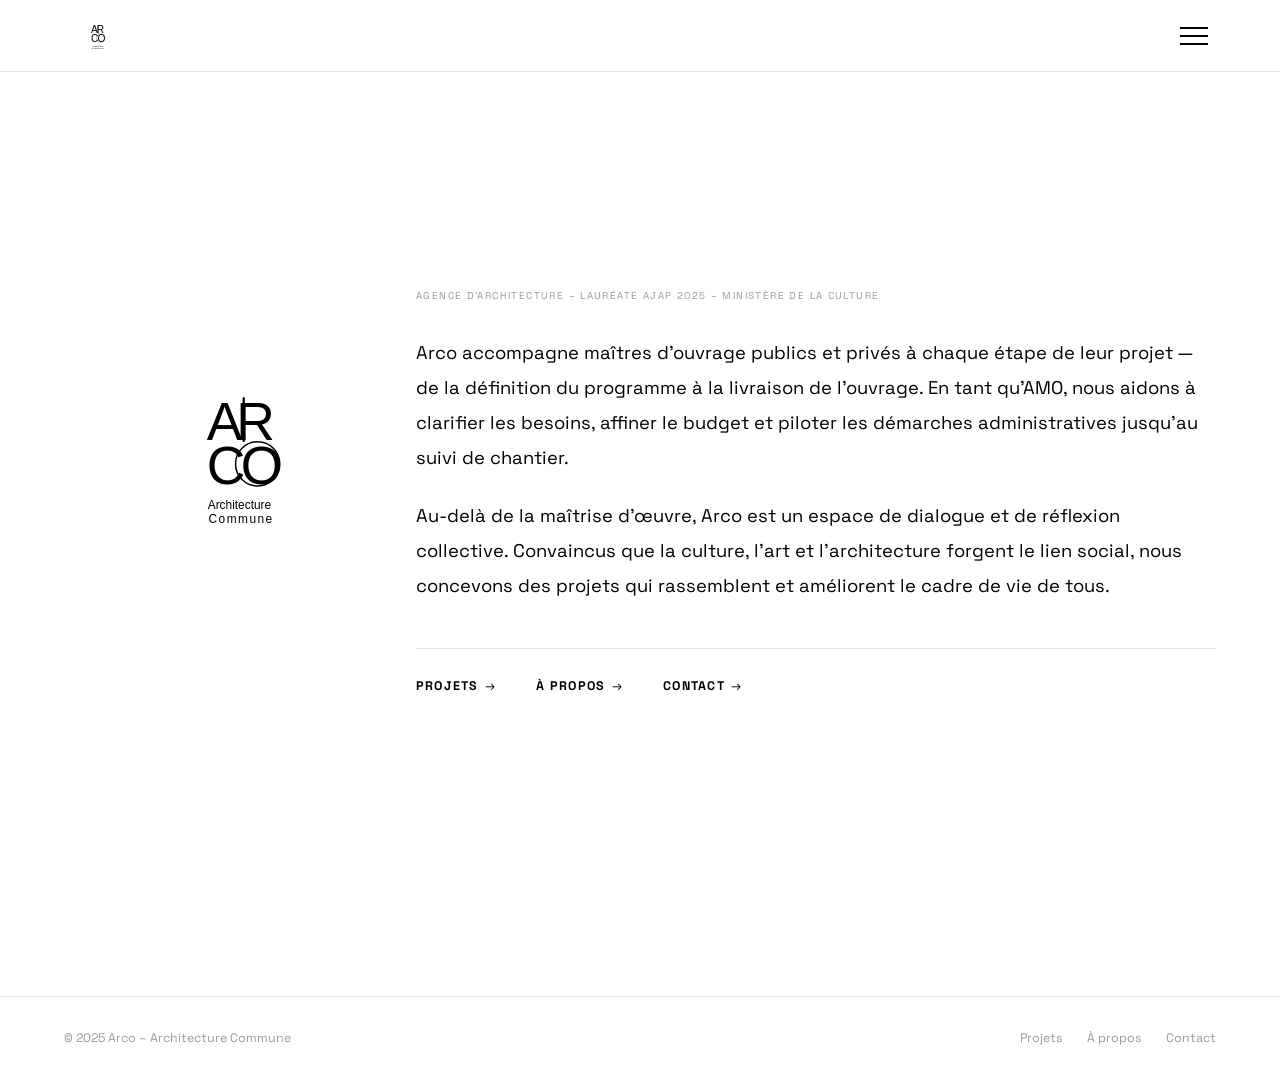
==== index.html @ 78fe7bfb "Initial commit" ====
<!DOCTYPE html>
<html lang="fr">
<head>
  <meta charset="UTF-8">
  <meta name="viewport" content="width=device-width, initial-scale=1.0">
  <title>Arco – Architecture Commune</title>
  <meta name="description" content="Arco est une agence d'architecture qui propose d'accompagner les privés et les publics à tous les niveaux du projet.">
  <link rel="stylesheet" href="css/style.css">
</head>
<body>

  <!-- ========== HEADER ========== -->
  <header class="site-header is-light">
    <a href="index.html" class="header-logo" aria-label="Arco – Accueil">
      <svg viewBox="0 0 241.1 155.8" xmlns="http://www.w3.org/2000/svg" aria-hidden="true">
        <rect x="95.9" y="38.2" fill="none" width="72.7" height="69.3"/>
        <text transform="matrix(1 0 0 1 95.9467 68.4739)" font-family="'CocogooseProTrial-Bold', 'Arial Black', sans-serif" font-size="36" fill="black" letter-spacing="-4"><tspan x="0" y="0">AR</tspan><tspan x="0" y="30" letter-spacing="-3">CO</tspan></text>
        <line fill="none" stroke="#000000" stroke-width="1.5" stroke-miterlimit="10" x1="120.9" y1="39.9" x2="120.9" y2="69.9"/>
        <circle fill="none" stroke="#000000" stroke-miterlimit="10" cx="130.3" cy="84.7" r="14.9"/>
        <rect x="95.9" y="109.5" fill="none" width="49.2" height="18.2"/>
        <text transform="matrix(1 0 0 1 96.7001 115.1082)" font-family="'Nexa-ExtraLight', 'Arial', sans-serif" font-size="8" fill="black" letter-spacing="0"><tspan x="0" y="0">Architecture  </tspan><tspan x="0.5" y="9.6" letter-spacing="1">Commune</tspan></text>
      </svg>
    </a>
    <div class="header-right">
      <nav class="header-nav" id="header-nav">
        <a href="projets.html">Projets</a>
        <a href="apropos.html">À propos</a>
        <a href="contact.html">Contact</a>
      </nav>
      <button class="menu-toggle" aria-label="Menu" aria-expanded="false">
        <span></span><span></span><span></span>
      </button>
    </div>
  </header>

  <!-- ========== PAGE PRINCIPALE ========== -->
  <main>
    <section class="home-intro">

      <!-- Colonne gauche : logo + bouton -->
      <div class="home-intro-logo">
        <svg viewBox="0 0 241.1 155.8" xmlns="http://www.w3.org/2000/svg" aria-label="Arco Architecture Commune">
          <rect x="95.9" y="38.2" fill="none" width="72.7" height="69.3"/>
          <text transform="matrix(1 0 0 1 95.9467 68.4739)" font-family="'CocogooseProTrial-Bold', 'Arial Black', sans-serif" font-size="36" fill="black" letter-spacing="-4"><tspan x="0" y="0">AR</tspan><tspan x="0" y="30" letter-spacing="-3">CO</tspan></text>
          <line fill="none" stroke="#000000" stroke-width="1.5" stroke-miterlimit="10" x1="120.9" y1="39.9" x2="120.9" y2="69.9"/>
          <circle fill="none" stroke="#000000" stroke-miterlimit="10" cx="130.3" cy="84.7" r="14.9"/>
          <rect x="95.9" y="109.5" fill="none" width="49.2" height="18.2"/>
          <text transform="matrix(1 0 0 1 96.7001 115.1082)" font-family="'Nexa-ExtraLight', 'Arial', sans-serif" font-size="8" fill="black" letter-spacing="0"><tspan x="0" y="0">Architecture  </tspan><tspan x="0.5" y="9.6" letter-spacing="1">Commune</tspan></text>
        </svg>
      </div>

      <!-- Colonne droite : texte -->
      <div class="home-intro-text">
        <p class="home-intro-label">Agence d'architecture – Lauréate AJAP 2025 – Ministère de la Culture</p>
        <p class="home-intro-body">
          Arco accompagne maîtres d'ouvrage publics et privés à chaque étape de leur projet — de la définition du programme à la livraison de l'ouvrage. En tant qu'AMO, nous aidons à clarifier les besoins, affiner le budget et piloter les démarches administratives jusqu'au suivi de chantier.
        </p>
        <p class="home-intro-body">
          Au-delà de la maîtrise d'œuvre, Arco est un espace de dialogue et de réflexion collective. Convaincus que la culture, l'art et l'architecture forgent le lien social, nous concevons des projets qui rassemblent et améliorent le cadre de vie de tous.
        </p>
        <nav class="home-nav-links">
          <a href="projets.html">Projets</a>
          <a href="apropos.html">À propos</a>
          <a href="contact.html">Contact</a>
        </nav>
      </div>

    </section>
  </main>

  <!-- ========== FOOTER ========== -->
  <footer class="site-footer">
    <span class="footer-copy">© 2025 Arco – Architecture Commune</span>
    <nav class="footer-nav">
      <a href="projets.html">Projets</a>
      <a href="apropos.html">À propos</a>
      <a href="contact.html">Contact</a>
    </nav>
  </footer>

  <script src="js/nav.js"></script>
</body>
</html>
---- css/style.css ----
@import url('https://fonts.googleapis.com/css2?family=Space+Grotesk:wght@300;400;500;700&display=swap');

/* =========================================
   CUSTOM PROPERTIES
   ========================================= */
:root {
  --black: #000000;
  --white: #ffffff;
  --gray-50: #f9f9f9;
  --gray-100: #f0f0f0;
  --gray-200: #e0e0e0;
  --gray-400: #9a9a9a;
  --gray-600: #555555;

  --amo-color: #0055B3;
  --amo-bg: #EEF4FF;
  --sensi-color: #9A6E00;
  --sensi-bg: #FFF8E6;
  --archi-color: #1A7A38;
  --archi-bg: #EEFAF2;
  --urba-color: #C04000;
  --urba-bg: #FFF2EE;

  --nav-height: 72px;
  --page-x: clamp(1.5rem, 5vw, 5rem);
}

/* =========================================
   RESET & BASE
   ========================================= */
*, *::before, *::after { box-sizing: border-box; margin: 0; padding: 0; }
html { scroll-behavior: smooth; -webkit-font-smoothing: antialiased; }
body {
  font-family: 'Space Grotesk', -apple-system, BlinkMacSystemFont, sans-serif;
  color: var(--black);
  background: var(--white);
  font-size: 16px;
  line-height: 1.6;
}
img { max-width: 100%; display: block; }
a { color: inherit; text-decoration: none; }
button { cursor: pointer; font-family: inherit; }
ul, ol { list-style: none; }

/* =========================================
   NAVIGATION
   ========================================= */
.site-header {
  position: fixed;
  top: 0; left: 0; right: 0;
  z-index: 100;
  display: flex;
  align-items: center;
  justify-content: space-between;
  padding: 0 var(--page-x);
  height: var(--nav-height);
  transition: background 0.3s, border-color 0.3s, color 0.3s;
}

.site-header.is-light {
  background: rgba(255,255,255,0.96);
  border-bottom: 1px solid var(--gray-200);
  backdrop-filter: blur(8px);
  color: var(--black);
}

.site-header.is-dark { color: var(--white); }

.header-logo { display: flex; align-items: center; height: 44px; }
.header-logo svg { height: 44px; width: auto; }

/* Override SVG text fill & geometry stroke based on header mode */
.site-header.is-dark .header-logo svg text { fill: white; }
.site-header.is-dark .header-logo svg line,
.site-header.is-dark .header-logo svg circle { stroke: white !important; }
.site-header.is-light .header-logo svg text { fill: black; }
.site-header.is-light .header-logo svg line,
.site-header.is-light .header-logo svg circle { stroke: black !important; }

.menu-toggle {
  background: none;
  border: none;
  padding: 8px;
  display: flex;
  flex-direction: column;
  gap: 6px;
  z-index: 200;
  position: relative;
  color: inherit;
}
.menu-toggle span {
  display: block;
  width: 28px;
  height: 2px;
  background: currentColor;
  transition: transform 0.3s, opacity 0.3s;
  transform-origin: center;
}
.menu-toggle.is-active span:nth-child(1) { transform: translateY(8px) rotate(45deg); }
.menu-toggle.is-active span:nth-child(2) { opacity: 0; }
.menu-toggle.is-active span:nth-child(3) { transform: translateY(-8px) rotate(-45deg); }

/* Inline nav (revealed on toggle) */
.header-right {
  display: flex;
  align-items: center;
  gap: 1.5rem;
}

.header-nav {
  display: flex;
  align-items: center;
  gap: 2rem;
  opacity: 0;
  pointer-events: none;
  transform: translateX(6px);
  transition: opacity 0.2s ease, transform 0.2s ease;
}
.header-nav.is-open {
  opacity: 1;
  pointer-events: all;
  transform: translateX(0);
}
.header-nav a {
  font-size: 0.78rem;
  font-weight: 500;
  letter-spacing: 0.1em;
  text-transform: uppercase;
  color: inherit;
  white-space: nowrap;
  transition: opacity 0.2s;
}
.header-nav a:hover { opacity: 0.45; }

@media (max-width: 420px) {
  .header-nav { gap: 1.25rem; }
  .header-nav a { font-size: 0.7rem; letter-spacing: 0.06em; }
}

/* =========================================
   HOMEPAGE
   ========================================= */
:root { --home-pt: calc(var(--nav-height) + clamp(4rem, 7vw, 6rem)); }

.home-intro {
  display: grid;
  grid-template-columns: 25% 1fr;
  align-items: stretch;
  min-height: 100vh;
  padding: 0 var(--page-x);
}

/* Colonne gauche : logo */
.home-intro-logo {
  display: flex;
  flex-direction: column;
  justify-content: center;
  padding: var(--nav-height) clamp(2rem, 4vw, 4rem) clamp(3rem, 5vw, 4rem) 0;
}
.home-intro-logo svg {
  width: clamp(200px, 28vw, 480px);
  max-width: none;
  height: auto;
  display: block;
}
.home-intro-logo svg text { fill: black; }
.home-intro-logo svg line,
.home-intro-logo svg circle { stroke: black !important; }

/* Colonne droite : label + description + nav */
.home-intro-text {
  display: flex;
  flex-direction: column;
  justify-content: center;
  padding: var(--home-pt) 0 clamp(4rem, 6vw, 5rem) clamp(3rem, 5vw, 5rem);
}
.home-intro-label {
  font-size: 0.62rem;
  letter-spacing: 0.14em;
  text-transform: uppercase;
  color: var(--gray-400);
  margin-bottom: 2rem;
}
.home-intro-body {
  font-size: clamp(1rem, 1.5vw, 1.15rem);
  line-height: 1.9;
  font-weight: 400;
}
.home-intro-body + .home-intro-body { margin-top: 1.25em; }

/* Liens de navigation sous la description */
.home-nav-links {
  display: flex;
  flex-wrap: wrap;
  gap: 0;
  margin-top: 2.75rem;
  padding-top: 1.75rem;
  border-top: 1px solid var(--gray-200);
}
.home-nav-links a {
  display: inline-flex;
  align-items: center;
  gap: 0.4rem;
  padding-right: 2.5rem;
  font-size: 0.78rem;
  font-weight: 700;
  letter-spacing: 0.1em;
  text-transform: uppercase;
  color: var(--black);
  transition: opacity 0.2s;
}
.home-nav-links a::after { content: '→'; font-weight: 400; }
.home-nav-links a:hover { opacity: 0.4; }

@media (max-width: 820px) {
  .home-intro {
    grid-template-columns: 1fr;
    min-height: auto;
    align-items: start;
  }
  .home-intro-logo {
    border-right: none;
    border-bottom: 1px solid var(--gray-200);
    padding: calc(var(--nav-height) + 3rem) 0 2.5rem;
  }
  .home-intro-logo svg { width: 220px; }
  .home-intro-text {
    padding: 3rem 0 4rem;
    justify-content: flex-start;
  }
}

/* =========================================
   PAGE SHELL (non-homepage)
   ========================================= */
.page-wrap {
  padding-top: var(--nav-height);
  min-height: 100vh;
}

.page-header {
  padding: clamp(3rem, 6vw, 5rem) var(--page-x) clamp(2rem, 4vw, 3rem);
  border-bottom: 1px solid var(--gray-200);
}

.page-title {
  font-size: clamp(2rem, 5vw, 4rem);
  font-weight: 700;
  letter-spacing: -0.03em;
  line-height: 1;
}

.page-body {
  padding: clamp(2.5rem, 5vw, 4rem) var(--page-x);
}

/* =========================================
   CATEGORY BADGES
   ========================================= */
.badge {
  display: inline-flex;
  align-items: center;
  gap: 0.4rem;
  padding: 0.2rem 0.7rem;
  border-radius: 999px;
  font-size: 0.7rem;
  font-weight: 600;
  letter-spacing: 0.05em;
  text-transform: uppercase;
}
.badge--amo { background: var(--amo-bg); color: var(--amo-color); }
.badge--sensi { background: var(--sensi-bg); color: var(--sensi-color); }
.badge--archi { background: var(--archi-bg); color: var(--archi-color); }
.badge--urba { background: var(--urba-bg); color: var(--urba-color); }

.cat-dot {
  width: 7px; height: 7px;
  border-radius: 50%;
  display: inline-block;
  flex-shrink: 0;
}
.cat-dot--amo { background: var(--amo-color); }
.cat-dot--sensi { background: var(--sensi-color); }
.cat-dot--archi { background: var(--archi-color); }
.cat-dot--urba { background: var(--urba-color); }

/* =========================================
   PROJECTS PAGE — FILTERS
   ========================================= */
.filter-bar {
  display: flex;
  gap: 0.5rem;
  flex-wrap: wrap;
  margin-bottom: 3rem;
}
.filter-btn {
  display: inline-flex;
  align-items: center;
  gap: 0.4rem;
  padding: 0.5rem 1.25rem;
  border: 1.5px solid var(--gray-200);
  background: none;
  font-size: 0.825rem;
  font-weight: 500;
  letter-spacing: 0.02em;
  border-radius: 999px;
  transition: all 0.2s;
  color: var(--black);
}
.filter-btn:hover { border-color: var(--black); }
.filter-btn.active {
  background: var(--black);
  color: var(--white);
  border-color: var(--black);
}
.filter-btn.active[data-filter="amo"]  { background: var(--amo-color); border-color: var(--amo-color); }
.filter-btn.active[data-filter="sensibilisation"] { background: var(--sensi-color); border-color: var(--sensi-color); }
.filter-btn.active[data-filter="architecture"] { background: var(--archi-color); border-color: var(--archi-color); }
.filter-btn.active[data-filter="urbanisme"] { background: var(--urba-color); border-color: var(--urba-color); }

/* =========================================
   PROJECT GRID
   ========================================= */
.project-grid {
  display: grid;
  grid-template-columns: repeat(auto-fill, minmax(270px, 1fr));
  gap: 2rem 1.5rem;
}

.project-card {
  display: block;
  cursor: pointer;
  color: inherit;
  transition: transform 0.25s;
}
.project-card:hover { transform: translateY(-3px); }

.card-img {
  aspect-ratio: 4/3;
  overflow: hidden;
  background: var(--gray-100);
  position: relative;
  margin-bottom: 0.875rem;
}
.card-img img {
  width: 100%; height: 100%;
  object-fit: cover;
  filter: grayscale(100%);
  transition: transform 0.5s ease, filter 0.3s;
  display: block;
}
.project-card:hover .card-img img {
  transform: scale(1.05);
  filter: grayscale(50%);
}

/* Gray placeholder for missing images */
.card-placeholder {
  width: 100%; height: 100%;
  background: linear-gradient(145deg, #e2e2e2 0%, #d5d5d5 40%, #c8c8c8 70%, #d8d8d8 100%);
  position: relative;
}
.card-placeholder::before {
  content: '';
  position: absolute;
  inset: 0;
  background: repeating-linear-gradient(
    -45deg,
    transparent, transparent 18px,
    rgba(0,0,0,0.03) 18px, rgba(0,0,0,0.03) 19px
  );
}

/* Category color bar on hover */
.card-img::after {
  content: '';
  position: absolute;
  bottom: 0; left: 0; right: 0;
  height: 3px;
  transform: scaleX(0);
  transform-origin: left;
  transition: transform 0.3s;
}
.project-card:hover .card-img::after { transform: scaleX(1); }
.project-card[data-cat="amo"] .card-img::after { background: var(--amo-color); }
.project-card[data-cat="sensibilisation"] .card-img::after { background: var(--sensi-color); }
.project-card[data-cat="architecture"] .card-img::after { background: var(--archi-color); }
.project-card[data-cat="urbanisme"] .card-img::after { background: var(--urba-color); }

.card-meta { display: flex; flex-direction: column; gap: 0.3rem; }
.card-title { font-size: 0.975rem; font-weight: 700; line-height: 1.25; }
.card-location { font-size: 0.8rem; color: var(--gray-600); }
.card-year { font-size: 0.75rem; color: var(--gray-400); }

/* Hidden during filter */
.project-card.hidden { display: none; }

/* =========================================
   PROJECT DETAIL
   ========================================= */
.detail-header {
  padding: clamp(2rem, 4vw, 4rem) var(--page-x) 2rem;
  border-bottom: 1px solid var(--gray-200);
}
.back-link {
  display: flex;
  width: fit-content;
  align-items: center;
  gap: 0.4rem;
  font-size: 0.825rem;
  color: var(--gray-400);
  margin-bottom: 2rem;
  transition: color 0.2s;
}
.back-link:hover { color: var(--black); }
.back-link::before { content: '←'; }

.detail-title {
  font-size: clamp(1.5rem, 3.5vw, 3rem);
  font-weight: 700;
  letter-spacing: -0.025em;
  line-height: 1.1;
  margin-top: 1rem;
  margin-bottom: 0.75rem;
}
.detail-location {
  font-size: 0.9rem;
  color: var(--gray-400);
}

.detail-body {
  display: grid;
  grid-template-columns: 1fr 300px;
  gap: 5rem;
  padding: clamp(2rem, 4vw, 4rem) var(--page-x);
  align-items: start;
}
@media (max-width: 900px) {
  .detail-body { grid-template-columns: 1fr; gap: 2.5rem; }
}

/* Gallery */
.gallery { display: flex; flex-direction: column; gap: 0.75rem; }
.gallery-main {
  aspect-ratio: 16/9;
  overflow: hidden;
  background: var(--gray-100);
  cursor: zoom-in;
  position: relative;
}
.gallery-main img {
  width: 100%; height: 100%;
  object-fit: cover;
  filter: grayscale(100%);
  transition: transform 0.4s;
  display: block;
}
.gallery-main:hover img { transform: scale(1.02); }

.gallery-prev,
.gallery-next {
  position: absolute;
  top: 50%;
  transform: translateY(-50%);
  background: rgba(0,0,0,0.45);
  color: white;
  border: none;
  width: 44px;
  height: 44px;
  display: flex;
  align-items: center;
  justify-content: center;
  font-size: 1.1rem;
  cursor: pointer;
  opacity: 0;
  transition: opacity 0.2s, background 0.2s;
  z-index: 2;
}
.gallery-prev { left: 0.75rem; }
.gallery-next { right: 0.75rem; }
.gallery-prev:hover,
.gallery-next:hover { background: rgba(0,0,0,0.75); }
.gallery-main:hover .gallery-prev,
.gallery-main:hover .gallery-next { opacity: 1; }
.gallery-thumbs {
  display: grid;
  grid-template-columns: repeat(5, 1fr);
  gap: 0.5rem;
}
.gallery-thumb {
  aspect-ratio: 1;
  overflow: hidden;
  background: var(--gray-100);
  cursor: pointer;
  opacity: 0.5;
  transition: opacity 0.2s;
}
.gallery-thumb.active, .gallery-thumb:hover { opacity: 1; }
.gallery-thumb img {
  width: 100%; height: 100%;
  object-fit: cover;
  filter: grayscale(100%);
}

/* Sidebar info */
.detail-info { position: sticky; top: calc(var(--nav-height) + 2rem); }
.info-description {
  font-size: 0.9rem;
  line-height: 1.8;
  color: var(--gray-600);
  margin-bottom: 2.5rem;
}
.info-table { width: 100%; }
.info-row {
  display: grid;
  grid-template-columns: 110px 1fr;
  padding: 0.875rem 0;
  border-top: 1px solid var(--gray-200);
  gap: 1rem;
  font-size: 0.85rem;
}
.info-row:last-child { border-bottom: 1px solid var(--gray-200); }
.info-label {
  font-size: 0.7rem;
  letter-spacing: 0.08em;
  text-transform: uppercase;
  color: var(--gray-400);
  padding-top: 2px;
}
.info-value { font-weight: 500; line-height: 1.4; }

/* =========================================
   ABOUT PAGE
   ========================================= */
.about-nav {
  display: flex;
  gap: 0;
  border-bottom: 1px solid var(--gray-200);
  margin-bottom: 3.5rem;
}
.about-tab {
  padding: 0.875rem 1.75rem;
  background: none;
  border: none;
  border-bottom: 2px solid transparent;
  font-size: 0.875rem;
  font-weight: 500;
  color: var(--gray-400);
  cursor: pointer;
  transition: all 0.2s;
  margin-bottom: -1px;
}
.about-tab.active { color: var(--black); border-bottom-color: var(--black); }
.about-tab:hover:not(.active) { color: var(--black); }

.about-panel { display: none; }
.about-panel.active { display: block; }

/* Biographies */
.bio-grid {
  display: grid;
  grid-template-columns: repeat(3, 1fr);
  gap: 3rem 4rem;
}
@media (max-width: 900px) {
  .bio-grid {
    grid-template-columns: repeat(2, 1fr);
  }
}
@media (max-width: 580px) {
  .bio-grid {
    grid-template-columns: 1fr;
  }
}
.bio-photo {
  aspect-ratio: 3/4;
  max-width: 220px;
  overflow: hidden;
  background: var(--gray-100);
  margin-bottom: 1.5rem;
}
.bio-photo img {
  width: 100%; height: 100%;
  object-fit: cover;
  filter: grayscale(100%);
}
.bio-name {
  font-size: 1.1rem;
  font-weight: 700;
  margin-bottom: 0.2rem;
}
.bio-role {
  font-size: 0.7rem;
  letter-spacing: 0.08em;
  text-transform: uppercase;
  color: var(--gray-400);
  margin-bottom: 1rem;
}
.bio-text {
  font-size: 0.875rem;
  line-height: 1.8;
  color: var(--gray-600);
}

/* Awards */
.awards-list { display: flex; flex-direction: column; }
.award-item {
  display: grid;
  grid-template-columns: 1fr auto;
  gap: 3rem;
  padding: 2rem 0;
  border-bottom: 1px solid var(--gray-200);
  align-items: start;
}
.award-item:first-child { border-top: 1px solid var(--gray-200); }
.award-name { font-size: 1rem; font-weight: 700; margin-bottom: 0.3rem; }
.award-sub {
  font-size: 0.75rem;
  letter-spacing: 0.04em;
  text-transform: uppercase;
  color: var(--gray-400);
  margin-bottom: 0.75rem;
}
.award-desc {
  font-size: 0.85rem;
  line-height: 1.75;
  color: var(--gray-600);
}
.award-partners {
  font-size: 0.8rem;
  color: var(--gray-400);
  margin-top: 0.5rem;
}
.external-link {
  display: inline-flex;
  align-items: center;
  gap: 0.35rem;
  padding: 0.5rem 1.1rem;
  border: 1.5px solid var(--black);
  font-size: 0.75rem;
  font-weight: 600;
  letter-spacing: 0.06em;
  text-transform: uppercase;
  white-space: nowrap;
  transition: all 0.2s;
  flex-shrink: 0;
}
.external-link:hover { background: var(--black); color: var(--white); }
.external-link::after { content: '↗'; }

@media (max-width: 600px) {
  .award-item { grid-template-columns: 1fr; gap: 1rem; }
}

/* Publications */
.pub-list { display: flex; flex-direction: column; }
.pub-item {
  display: grid;
  grid-template-columns: 56px 90px 1fr auto;
  gap: 1.5rem;
  padding: 1.25rem 0;
  border-bottom: 1px solid var(--gray-200);
  align-items: start;
}
.pub-item:first-child { border-top: 1px solid var(--gray-200); }
.pub-year { font-size: 0.85rem; font-weight: 700; color: var(--gray-400); }
.pub-type {
  font-size: 0.7rem;
  letter-spacing: 0.06em;
  text-transform: uppercase;
  color: var(--gray-400);
  padding-top: 2px;
}
.pub-content { }
.pub-title { font-size: 0.875rem; font-weight: 500; line-height: 1.5; margin-bottom: 0.25rem; }
.pub-authors { font-size: 0.775rem; color: var(--gray-400); line-height: 1.4; }
.pub-link {
  display: inline-flex;
  align-items: center;
  gap: 0.2rem;
  font-size: 0.75rem;
  color: var(--gray-400);
  transition: color 0.2s;
  white-space: nowrap;
  align-self: center;
}
.pub-link:hover { color: var(--black); }
.pub-link::after { content: '↗'; }

@media (max-width: 768px) {
  .pub-item {
    grid-template-columns: 56px 1fr;
  }
  .pub-type { grid-column: 2; }
  .pub-content { grid-column: 1 / -1; }
  .pub-link { grid-column: 1 / -1; }
}

/* =========================================
   CONTACT PAGE
   ========================================= */
.contact-layout {
  display: grid;
  grid-template-columns: 1fr 1fr;
  gap: 7rem;
  align-items: start;
}
@media (max-width: 768px) {
  .contact-layout { grid-template-columns: 1fr; gap: 3rem; }
}

.contact-info-group { margin-bottom: 2.5rem; }
.contact-label {
  font-size: 0.65rem;
  letter-spacing: 0.14em;
  text-transform: uppercase;
  color: var(--gray-400);
  margin-bottom: 0.4rem;
}
.contact-value {
  font-size: 1rem;
  font-weight: 500;
  line-height: 1.6;
}
.contact-value a { transition: opacity 0.2s; }
.contact-value a:hover { opacity: 0.6; }

.contact-form { display: flex; flex-direction: column; gap: 1.25rem; }
.form-group { display: flex; flex-direction: column; gap: 0.35rem; }
.form-label {
  font-size: 0.7rem;
  letter-spacing: 0.1em;
  text-transform: uppercase;
  color: var(--gray-400);
}
.form-input, .form-textarea {
  width: 100%;
  padding: 0.875rem 1rem;
  border: 1.5px solid var(--gray-200);
  background: none;
  font-family: inherit;
  font-size: 0.9rem;
  color: var(--black);
  transition: border-color 0.2s;
  outline: none;
  border-radius: 0;
  appearance: none;
}
.form-input:focus, .form-textarea:focus { border-color: var(--black); }
.form-textarea { min-height: 140px; resize: vertical; }
.form-submit {
  align-self: flex-start;
  padding: 0.9rem 2.5rem;
  background: var(--black);
  color: var(--white);
  border: none;
  font-family: inherit;
  font-size: 0.8rem;
  font-weight: 700;
  letter-spacing: 0.1em;
  text-transform: uppercase;
  cursor: pointer;
  transition: opacity 0.2s;
}
.form-submit:hover { opacity: 0.75; }

/* =========================================
   FOOTER
   ========================================= */
.site-footer {
  margin-top: 6rem;
  padding: 2rem var(--page-x);
  border-top: 1px solid var(--gray-200);
  display: flex;
  align-items: center;
  justify-content: space-between;
  flex-wrap: wrap;
  gap: 1rem;
}
.footer-copy { font-size: 0.775rem; color: var(--gray-400); }
.footer-nav { display: flex; gap: 1.5rem; }
.footer-nav a {
  font-size: 0.775rem;
  color: var(--gray-400);
  transition: color 0.2s;
}
.footer-nav a:hover { color: var(--black); }

/* =========================================
   UTILITIES & ANIMATIONS
   ========================================= */
.fade-in {
  animation: fadeIn 0.5s ease both;
}
@keyframes fadeIn {
  from { opacity: 0; transform: translateY(12px); }
  to   { opacity: 1; transform: translateY(0); }
}

.sr-only {
  position: absolute; width: 1px; height: 1px;
  padding: 0; margin: -1px; overflow: hidden;
  clip: rect(0,0,0,0); white-space: nowrap; border-width: 0;
}
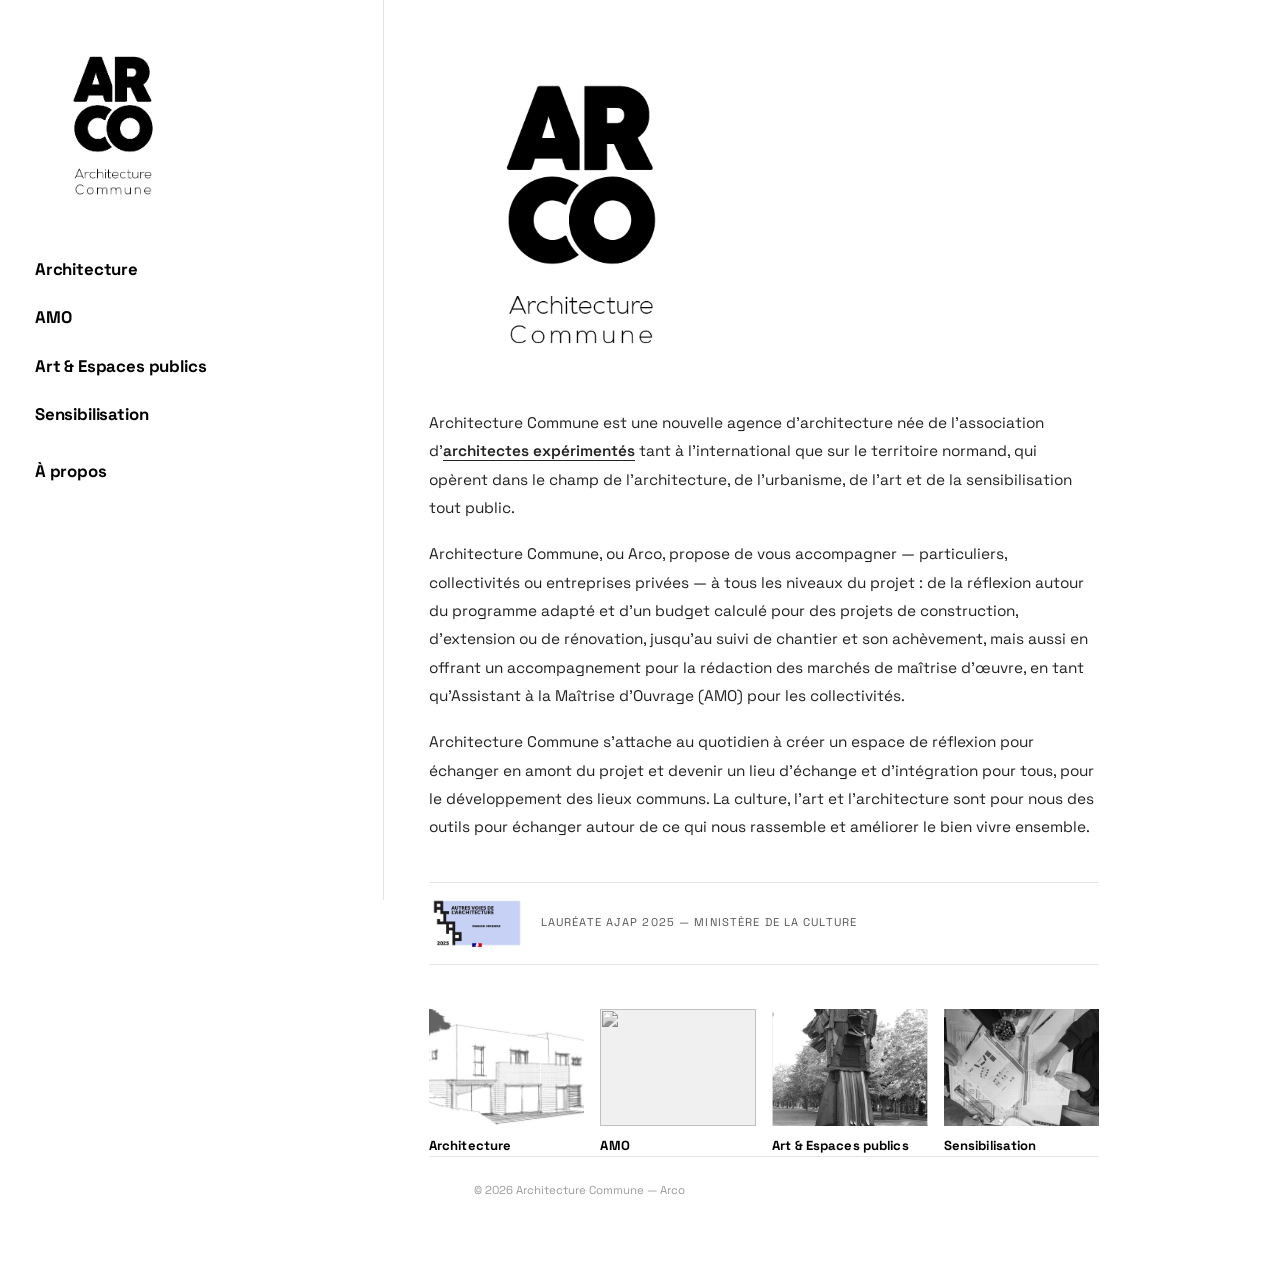
==== commit 68156043: "update with first feedbacks" ====
--- a/index.html
+++ b/index.html
@@ -3,81 +3,80 @@
 <head>
   <meta charset="UTF-8">
   <meta name="viewport" content="width=device-width, initial-scale=1.0">
-  <title>Arco – Architecture Commune</title>
-  <meta name="description" content="Arco est une agence d'architecture qui propose d'accompagner les privés et les publics à tous les niveaux du projet.">
+  <title>Architecture Commune – Arco</title>
+  <meta name="description" content="Architecture Commune (Arco), agence d'architecture née en Normandie : architecture, AMO, art & espaces publics et sensibilisation. Lauréate AJAP 2025.">
   <link rel="stylesheet" href="css/style.css">
 </head>
-<body>
+<body data-page="home">
 
-  <!-- ========== HEADER ========== -->
-  <header class="site-header is-light">
-    <a href="index.html" class="header-logo" aria-label="Arco – Accueil">
-      <svg viewBox="0 0 241.1 155.8" xmlns="http://www.w3.org/2000/svg" aria-hidden="true">
-        <rect x="95.9" y="38.2" fill="none" width="72.7" height="69.3"/>
-        <text transform="matrix(1 0 0 1 95.9467 68.4739)" font-family="'CocogooseProTrial-Bold', 'Arial Black', sans-serif" font-size="36" fill="black" letter-spacing="-4"><tspan x="0" y="0">AR</tspan><tspan x="0" y="30" letter-spacing="-3">CO</tspan></text>
-        <line fill="none" stroke="#000000" stroke-width="1.5" stroke-miterlimit="10" x1="120.9" y1="39.9" x2="120.9" y2="69.9"/>
-        <circle fill="none" stroke="#000000" stroke-miterlimit="10" cx="130.3" cy="84.7" r="14.9"/>
-        <rect x="95.9" y="109.5" fill="none" width="49.2" height="18.2"/>
-        <text transform="matrix(1 0 0 1 96.7001 115.1082)" font-family="'Nexa-ExtraLight', 'Arial', sans-serif" font-size="8" fill="black" letter-spacing="0"><tspan x="0" y="0">Architecture  </tspan><tspan x="0.5" y="9.6" letter-spacing="1">Commune</tspan></text>
-      </svg>
-    </a>
-    <div class="header-right">
-      <nav class="header-nav" id="header-nav">
-        <a href="projets.html">Projets</a>
-        <a href="apropos.html">À propos</a>
-        <a href="contact.html">Contact</a>
-      </nav>
-      <button class="menu-toggle" aria-label="Menu" aria-expanded="false">
-        <span></span><span></span><span></span>
-      </button>
-    </div>
-  </header>
+  <!-- Barre mobile -->
+  <div class="mobile-bar">
+    <a href="index.html" class="mobile-logo"><img src="media/logos/logo-arco.png" alt="Architecture Commune"></a>
+    <button class="menu-toggle" aria-label="Menu" aria-expanded="false"><span></span><span></span><span></span></button>
+  </div>
+  <div class="sidebar-backdrop"></div>
 
-  <!-- ========== PAGE PRINCIPALE ========== -->
-  <main>
-    <section class="home-intro">
+  <div class="layout">
+    <aside class="sidebar" id="sidebar"><!-- injecté par nav.js --></aside>
 
-      <!-- Colonne gauche : logo + bouton -->
-      <div class="home-intro-logo">
-        <svg viewBox="0 0 241.1 155.8" xmlns="http://www.w3.org/2000/svg" aria-label="Arco Architecture Commune">
-          <rect x="95.9" y="38.2" fill="none" width="72.7" height="69.3"/>
-          <text transform="matrix(1 0 0 1 95.9467 68.4739)" font-family="'CocogooseProTrial-Bold', 'Arial Black', sans-serif" font-size="36" fill="black" letter-spacing="-4"><tspan x="0" y="0">AR</tspan><tspan x="0" y="30" letter-spacing="-3">CO</tspan></text>
-          <line fill="none" stroke="#000000" stroke-width="1.5" stroke-miterlimit="10" x1="120.9" y1="39.9" x2="120.9" y2="69.9"/>
-          <circle fill="none" stroke="#000000" stroke-miterlimit="10" cx="130.3" cy="84.7" r="14.9"/>
-          <rect x="95.9" y="109.5" fill="none" width="49.2" height="18.2"/>
-          <text transform="matrix(1 0 0 1 96.7001 115.1082)" font-family="'Nexa-ExtraLight', 'Arial', sans-serif" font-size="8" fill="black" letter-spacing="0"><tspan x="0" y="0">Architecture  </tspan><tspan x="0.5" y="9.6" letter-spacing="1">Commune</tspan></text>
-        </svg>
-      </div>
+    <main class="content">
+      <section class="home">
+        <div class="home-logo">
+          <img src="media/logos/logo-arco.png" alt="Architecture Commune – Arco">
+        </div>
 
-      <!-- Colonne droite : texte -->
-      <div class="home-intro-text">
-        <p class="home-intro-label">Agence d'architecture – Lauréate AJAP 2025 – Ministère de la Culture</p>
-        <p class="home-intro-body">
-          Arco accompagne maîtres d'ouvrage publics et privés à chaque étape de leur projet — de la définition du programme à la livraison de l'ouvrage. En tant qu'AMO, nous aidons à clarifier les besoins, affiner le budget et piloter les démarches administratives jusqu'au suivi de chantier.
-        </p>
-        <p class="home-intro-body">
-          Au-delà de la maîtrise d'œuvre, Arco est un espace de dialogue et de réflexion collective. Convaincus que la culture, l'art et l'architecture forgent le lien social, nous concevons des projets qui rassemblent et améliorent le cadre de vie de tous.
-        </p>
-        <nav class="home-nav-links">
-          <a href="projets.html">Projets</a>
-          <a href="apropos.html">À propos</a>
-          <a href="contact.html">Contact</a>
-        </nav>
-      </div>
+        <div class="home-text">
+          <p class="home-p">
+            Architecture Commune est une nouvelle agence d'architecture née de l'association
+            d'<a href="apropos.html#equipe" class="inline-link">architectes expérimentés</a> tant à l'international que sur le territoire normand,
+            qui opèrent dans le champ de l'architecture, de l'urbanisme, de l'art et de la sensibilisation tout public.
+          </p>
+          <p class="home-p">
+            Architecture Commune, ou Arco, propose de vous accompagner — particuliers, collectivités ou entreprises privées —
+            à tous les niveaux du projet : de la réflexion autour du programme adapté et d'un budget calculé pour des projets
+            de construction, d'extension ou de rénovation, jusqu'au suivi de chantier et son achèvement, mais aussi en offrant
+            un accompagnement pour la rédaction des marchés de maîtrise d'œuvre, en tant qu'Assistant à la Maîtrise d'Ouvrage (AMO)
+            pour les collectivités.
+          </p>
+          <p class="home-p">
+            Architecture Commune s'attache au quotidien à créer un espace de réflexion pour échanger en amont du projet et devenir
+            un lieu d'échange et d'intégration pour tous, pour le développement des lieux communs. La culture, l'art et l'architecture
+            sont pour nous des outils pour échanger autour de ce qui nous rassemble et améliorer le bien vivre ensemble.
+          </p>
+        </div>
 
-    </section>
-  </main>
+        <a class="home-ajap" href="apropos.html#prix" aria-label="Lauréate AJAP 2025 – Ministère de la Culture">
+          <img src="media/logos/logo-ajap.jpg" alt="Lauréate AJAP 2025 – Ministère de la Culture">
+          <span>Lauréate AJAP 2025 — Ministère de la Culture</span>
+        </a>
 
-  <!-- ========== FOOTER ========== -->
-  <footer class="site-footer">
-    <span class="footer-copy">© 2025 Arco – Architecture Commune</span>
-    <nav class="footer-nav">
-      <a href="projets.html">Projets</a>
-      <a href="apropos.html">À propos</a>
-      <a href="contact.html">Contact</a>
-    </nav>
-  </footer>
+        <div class="home-cats">
+          <a class="home-cat" href="projets.html?cat=architecture">
+            <span class="home-cat-img"><img src="media/accueil/architecture.jpg" alt="" loading="lazy"></span>
+            <span class="home-cat-label">Architecture</span>
+          </a>
+          <a class="home-cat" href="projets.html?cat=amo">
+            <span class="home-cat-img"><img src="media/accueil/amo.jpg" alt="" loading="lazy"></span>
+            <span class="home-cat-label">AMO</span>
+          </a>
+          <a class="home-cat" href="projets.html?cat=art">
+            <span class="home-cat-img"><img src="media/accueil/art.png" alt="" loading="lazy"></span>
+            <span class="home-cat-label">Art &amp; Espaces publics</span>
+          </a>
+          <a class="home-cat" href="projets.html?cat=sensibilisation">
+            <span class="home-cat-img"><img src="media/accueil/sensibilisation.jpg" alt="" loading="lazy"></span>
+            <span class="home-cat-label">Sensibilisation</span>
+          </a>
+        </div>
 
+        <footer class="content-footer">
+          <span>© 2026 Architecture Commune — Arco</span>
+        </footer>
+      </section>
+    </main>
+  </div>
+
+  <script src="js/data.js"></script>
   <script src="js/nav.js"></script>
 </body>
 </html>
--- a/css/style.css
+++ b/css/style.css
@@ -1,32 +1,29 @@
-@import url('https://fonts.googleapis.com/css2?family=Space+Grotesk:wght@300;400;500;700&display=swap');
-
-/* =========================================
-   CUSTOM PROPERTIES
+@import url('https://fonts.googleapis.com/css2?family=Space+Grotesk:wght@300;400;500;600;700&display=swap');
+
+/* =========================================
+   VARIABLES
    ========================================= */
 :root {
   --black: #000000;
   --white: #ffffff;
-  --gray-50: #f9f9f9;
+  --gray-50:  #f9f9f9;
   --gray-100: #f0f0f0;
-  --gray-200: #e0e0e0;
+  --gray-200: #e4e4e4;
+  --gray-300: #cfcfcf;
   --gray-400: #9a9a9a;
   --gray-600: #555555;
 
-  --amo-color: #0055B3;
-  --amo-bg: #EEF4FF;
-  --sensi-color: #9A6E00;
-  --sensi-bg: #FFF8E6;
-  --archi-color: #1A7A38;
-  --archi-bg: #EEFAF2;
-  --urba-color: #C04000;
-  --urba-bg: #FFF2EE;
-
-  --nav-height: 72px;
-  --page-x: clamp(1.5rem, 5vw, 5rem);
-}
-
-/* =========================================
-   RESET & BASE
+  --archi: #1A7A38;   /* Architecture */
+  --amo:   #0055B3;   /* AMO */
+  --art:   #C04000;   /* Art & Espaces publics */
+  --sensi: #9A6E00;   /* Sensibilisation */
+
+  --sidebar-w: 30%;
+  --pad: clamp(1.75rem, 3.5vw, 4rem);
+}
+
+/* =========================================
+   RESET / BASE
    ========================================= */
 *, *::before, *::after { box-sizing: border-box; margin: 0; padding: 0; }
 html { scroll-behavior: smooth; -webkit-font-smoothing: antialiased; }
@@ -39,766 +36,466 @@
 }
 img { max-width: 100%; display: block; }
 a { color: inherit; text-decoration: none; }
-button { cursor: pointer; font-family: inherit; }
+button { cursor: pointer; font-family: inherit; color: inherit; }
 ul, ol { list-style: none; }
 
 /* =========================================
-   NAVIGATION
-   ========================================= */
-.site-header {
-  position: fixed;
-  top: 0; left: 0; right: 0;
-  z-index: 100;
-  display: flex;
-  align-items: center;
-  justify-content: space-between;
-  padding: 0 var(--page-x);
-  height: var(--nav-height);
-  transition: background 0.3s, border-color 0.3s, color 0.3s;
-}
-
-.site-header.is-light {
-  background: rgba(255,255,255,0.96);
-  border-bottom: 1px solid var(--gray-200);
-  backdrop-filter: blur(8px);
-  color: var(--black);
-}
-
-.site-header.is-dark { color: var(--white); }
-
-.header-logo { display: flex; align-items: center; height: 44px; }
-.header-logo svg { height: 44px; width: auto; }
-
-/* Override SVG text fill & geometry stroke based on header mode */
-.site-header.is-dark .header-logo svg text { fill: white; }
-.site-header.is-dark .header-logo svg line,
-.site-header.is-dark .header-logo svg circle { stroke: white !important; }
-.site-header.is-light .header-logo svg text { fill: black; }
-.site-header.is-light .header-logo svg line,
-.site-header.is-light .header-logo svg circle { stroke: black !important; }
-
-.menu-toggle {
-  background: none;
-  border: none;
-  padding: 8px;
+   LAYOUT 30 / 70
+   ========================================= */
+.layout {
+  display: grid;
+  grid-template-columns: var(--sidebar-w) 1fr;
+  min-height: 100vh;
+}
+
+/* ---------- SIDEBAR ---------- */
+.sidebar {
+  position: sticky;
+  top: 0;
+  height: 100vh;
+  overflow-y: auto;
+  border-right: 1px solid var(--gray-200);
+  padding: clamp(1.75rem, 3vw, 2.75rem) clamp(1.5rem, 2.5vw, 2.5rem);
   display: flex;
   flex-direction: column;
-  gap: 6px;
-  z-index: 200;
-  position: relative;
-  color: inherit;
+  gap: 2.5rem;
+  background: var(--white);
+}
+.side-brand { display: block; }
+.side-brand img { width: clamp(110px, 60%, 160px); height: auto; }
+
+.side-nav { display: flex; flex-direction: column; gap: 0.35rem; }
+.side-item { display: flex; flex-direction: column; }
+.side-link {
+  display: block;
+  padding: 0.5rem 0;
+  font-size: 1.05rem;
+  font-weight: 700;
+  letter-spacing: -0.01em;
+  color: var(--black);
+  border-left: 3px solid transparent;
+  padding-left: 0.85rem;
+  margin-left: -0.85rem;
+  transition: color 0.2s, border-color 0.2s, opacity 0.2s;
+}
+.side-link:hover { opacity: 0.55; }
+
+/* Couleurs de catégorie au survol / actif */
+.side-link--archi:hover, .side-item.is-active .side-link--archi { color: var(--archi); opacity: 1; border-color: var(--archi); }
+.side-link--amo:hover,   .side-item.is-active .side-link--amo   { color: var(--amo);   opacity: 1; border-color: var(--amo); }
+.side-link--art:hover,   .side-item.is-active .side-link--art   { color: var(--art);   opacity: 1; border-color: var(--art); }
+.side-link--sensi:hover, .side-item.is-active .side-link--sensi { color: var(--sensi); opacity: 1; border-color: var(--sensi); }
+
+/* Description repliée sous la catégorie active */
+.side-desc {
+  font-size: 0.8rem;
+  line-height: 1.7;
+  color: var(--gray-600);
+  padding: 0.5rem 0 0.75rem 0.85rem;
+  margin-left: -0.85rem;
+  border-left: 3px solid var(--gray-200);
+}
+
+/* Sous-menu À propos */
+.side-item--about { margin-top: 0.5rem; }
+.side-subnav {
+  display: flex;
+  flex-direction: column;
+  gap: 0.1rem;
+  max-height: 0;
+  overflow: hidden;
+  padding-left: 0.85rem;
+  transition: max-height 0.3s ease;
+}
+.side-item--about:hover .side-subnav,
+.side-item--about.is-active .side-subnav { max-height: 140px; }
+.side-subnav a {
+  font-size: 0.82rem;
+  font-weight: 500;
+  color: var(--gray-600);
+  padding: 0.25rem 0;
+  transition: color 0.2s;
+}
+.side-subnav a:hover { color: var(--black); }
+
+/* ---------- CONTENU ---------- */
+.content {
+  display: flex;
+  flex-direction: column;
+  min-width: 0;
+}
+.content > section { flex: 1; padding: clamp(2rem, 4vw, 4.5rem) var(--pad); }
+.content-footer {
+  padding: 1.5rem var(--pad);
+  border-top: 1px solid var(--gray-200);
+  font-size: 0.72rem;
+  color: var(--gray-400);
+}
+
+/* =========================================
+   BARRE MOBILE (cachée en desktop)
+   ========================================= */
+.mobile-bar { display: none; }
+.sidebar-backdrop { display: none; }
+.menu-toggle {
+  background: none; border: none; padding: 8px;
+  display: flex; flex-direction: column; gap: 6px;
 }
 .menu-toggle span {
-  display: block;
-  width: 28px;
-  height: 2px;
-  background: currentColor;
+  display: block; width: 26px; height: 2px; background: currentColor;
   transition: transform 0.3s, opacity 0.3s;
-  transform-origin: center;
 }
 .menu-toggle.is-active span:nth-child(1) { transform: translateY(8px) rotate(45deg); }
 .menu-toggle.is-active span:nth-child(2) { opacity: 0; }
 .menu-toggle.is-active span:nth-child(3) { transform: translateY(-8px) rotate(-45deg); }
 
-/* Inline nav (revealed on toggle) */
-.header-right {
-  display: flex;
+/* =========================================
+   ACCUEIL
+   ========================================= */
+.home { max-width: 760px; }
+.home-logo img { width: clamp(180px, 32vw, 300px); height: auto; margin-bottom: 2.5rem; }
+.home-text { margin-bottom: 2.5rem; }
+.home-p {
+  font-size: clamp(0.95rem, 1.2vw, 1.05rem);
+  line-height: 1.85;
+  color: #222;
+}
+.home-p + .home-p { margin-top: 1.1rem; }
+.inline-link {
+  border-bottom: 1px solid currentColor;
+  font-weight: 600;
+  transition: opacity 0.2s;
+}
+.inline-link:hover { opacity: 0.55; }
+
+.home-ajap {
+  display: inline-flex;
   align-items: center;
-  gap: 1.5rem;
-}
-
-.header-nav {
-  display: flex;
-  align-items: center;
-  gap: 2rem;
-  opacity: 0;
-  pointer-events: none;
-  transform: translateX(6px);
-  transition: opacity 0.2s ease, transform 0.2s ease;
-}
-.header-nav.is-open {
-  opacity: 1;
-  pointer-events: all;
-  transform: translateX(0);
-}
-.header-nav a {
-  font-size: 0.78rem;
-  font-weight: 500;
+  gap: 1rem;
+  padding: 0.85rem 0;
+  margin-bottom: 2.75rem;
+  border-top: 1px solid var(--gray-200);
+  border-bottom: 1px solid var(--gray-200);
+  width: 100%;
+}
+.home-ajap img { height: 54px; width: auto; }
+.home-ajap span {
+  font-size: 0.7rem;
   letter-spacing: 0.1em;
   text-transform: uppercase;
-  color: inherit;
-  white-space: nowrap;
-  transition: opacity 0.2s;
-}
-.header-nav a:hover { opacity: 0.45; }
-
-@media (max-width: 420px) {
-  .header-nav { gap: 1.25rem; }
-  .header-nav a { font-size: 0.7rem; letter-spacing: 0.06em; }
-}
-
-/* =========================================
-   HOMEPAGE
-   ========================================= */
-:root { --home-pt: calc(var(--nav-height) + clamp(4rem, 7vw, 6rem)); }
-
-.home-intro {
+  color: var(--gray-600);
+}
+
+.home-cats {
   display: grid;
-  grid-template-columns: 25% 1fr;
-  align-items: stretch;
-  min-height: 100vh;
-  padding: 0 var(--page-x);
-}
-
-/* Colonne gauche : logo */
-.home-intro-logo {
-  display: flex;
-  flex-direction: column;
-  justify-content: center;
-  padding: var(--nav-height) clamp(2rem, 4vw, 4rem) clamp(3rem, 5vw, 4rem) 0;
-}
-.home-intro-logo svg {
-  width: clamp(200px, 28vw, 480px);
-  max-width: none;
-  height: auto;
+  grid-template-columns: repeat(auto-fit, minmax(150px, 1fr));
+  gap: 1rem;
+}
+.home-cat { display: block; }
+.home-cat-img {
   display: block;
-}
-.home-intro-logo svg text { fill: black; }
-.home-intro-logo svg line,
-.home-intro-logo svg circle { stroke: black !important; }
-
-/* Colonne droite : label + description + nav */
-.home-intro-text {
-  display: flex;
-  flex-direction: column;
-  justify-content: center;
-  padding: var(--home-pt) 0 clamp(4rem, 6vw, 5rem) clamp(3rem, 5vw, 5rem);
-}
-.home-intro-label {
-  font-size: 0.62rem;
-  letter-spacing: 0.14em;
-  text-transform: uppercase;
-  color: var(--gray-400);
-  margin-bottom: 2rem;
-}
-.home-intro-body {
-  font-size: clamp(1rem, 1.5vw, 1.15rem);
-  line-height: 1.9;
-  font-weight: 400;
-}
-.home-intro-body + .home-intro-body { margin-top: 1.25em; }
-
-/* Liens de navigation sous la description */
-.home-nav-links {
-  display: flex;
-  flex-wrap: wrap;
-  gap: 0;
-  margin-top: 2.75rem;
-  padding-top: 1.75rem;
-  border-top: 1px solid var(--gray-200);
-}
-.home-nav-links a {
-  display: inline-flex;
-  align-items: center;
-  gap: 0.4rem;
-  padding-right: 2.5rem;
-  font-size: 0.78rem;
+  aspect-ratio: 4/3;
+  overflow: hidden;
+  background: var(--gray-100);
+}
+.home-cat-img img {
+  width: 100%; height: 100%;
+  object-fit: cover;
+  filter: grayscale(100%);
+  transition: transform 0.5s, filter 0.4s;
+}
+.home-cat:hover .home-cat-img img { transform: scale(1.05); filter: grayscale(0); }
+.home-cat-label {
+  display: block;
+  margin-top: 0.6rem;
+  font-size: 0.82rem;
   font-weight: 700;
-  letter-spacing: 0.1em;
-  text-transform: uppercase;
-  color: var(--black);
-  transition: opacity 0.2s;
-}
-.home-nav-links a::after { content: '→'; font-weight: 400; }
-.home-nav-links a:hover { opacity: 0.4; }
-
-@media (max-width: 820px) {
-  .home-intro {
-    grid-template-columns: 1fr;
-    min-height: auto;
-    align-items: start;
-  }
-  .home-intro-logo {
-    border-right: none;
-    border-bottom: 1px solid var(--gray-200);
-    padding: calc(var(--nav-height) + 3rem) 0 2.5rem;
-  }
-  .home-intro-logo svg { width: 220px; }
-  .home-intro-text {
-    padding: 3rem 0 4rem;
-    justify-content: flex-start;
-  }
-}
-
-/* =========================================
-   PAGE SHELL (non-homepage)
-   ========================================= */
-.page-wrap {
-  padding-top: var(--nav-height);
-  min-height: 100vh;
-}
-
-.page-header {
-  padding: clamp(3rem, 6vw, 5rem) var(--page-x) clamp(2rem, 4vw, 3rem);
-  border-bottom: 1px solid var(--gray-200);
-}
-
-.page-title {
-  font-size: clamp(2rem, 5vw, 4rem);
+  letter-spacing: 0.01em;
+}
+
+/* =========================================
+   PAGE CATÉGORIE (liste de projets)
+   ========================================= */
+.cat-head { margin-bottom: 2.5rem; }
+.cat-title {
+  font-size: clamp(2rem, 4.5vw, 3.5rem);
   font-weight: 700;
   letter-spacing: -0.03em;
   line-height: 1;
 }
-
-.page-body {
-  padding: clamp(2.5rem, 5vw, 4rem) var(--page-x);
-}
-
-/* =========================================
-   CATEGORY BADGES
-   ========================================= */
-.badge {
-  display: inline-flex;
+.cat-title--archi { color: var(--archi); }
+.cat-title--amo   { color: var(--amo); }
+.cat-title--art   { color: var(--art); }
+.cat-title--sensi { color: var(--sensi); }
+
+/* La description complète vit dans la barre de gauche en desktop ;
+   ce paragraphe ne s'affiche que sur mobile. */
+.cat-desc-mobile { display: none; }
+
+.cat-list { display: flex; flex-direction: column; gap: 1.5rem; }
+.cat-card {
+  display: grid;
+  grid-template-columns: minmax(180px, 38%) 1fr;
+  gap: 1.75rem;
   align-items: center;
-  gap: 0.4rem;
-  padding: 0.2rem 0.7rem;
-  border-radius: 999px;
-  font-size: 0.7rem;
-  font-weight: 600;
-  letter-spacing: 0.05em;
-  text-transform: uppercase;
-}
-.badge--amo { background: var(--amo-bg); color: var(--amo-color); }
-.badge--sensi { background: var(--sensi-bg); color: var(--sensi-color); }
-.badge--archi { background: var(--archi-bg); color: var(--archi-color); }
-.badge--urba { background: var(--urba-bg); color: var(--urba-color); }
-
-.cat-dot {
-  width: 7px; height: 7px;
-  border-radius: 50%;
-  display: inline-block;
-  flex-shrink: 0;
-}
-.cat-dot--amo { background: var(--amo-color); }
-.cat-dot--sensi { background: var(--sensi-color); }
-.cat-dot--archi { background: var(--archi-color); }
-.cat-dot--urba { background: var(--urba-color); }
-
-/* =========================================
-   PROJECTS PAGE — FILTERS
-   ========================================= */
-.filter-bar {
-  display: flex;
-  gap: 0.5rem;
-  flex-wrap: wrap;
-  margin-bottom: 3rem;
-}
-.filter-btn {
-  display: inline-flex;
-  align-items: center;
-  gap: 0.4rem;
-  padding: 0.5rem 1.25rem;
-  border: 1.5px solid var(--gray-200);
-  background: none;
-  font-size: 0.825rem;
-  font-weight: 500;
-  letter-spacing: 0.02em;
-  border-radius: 999px;
-  transition: all 0.2s;
-  color: var(--black);
-}
-.filter-btn:hover { border-color: var(--black); }
-.filter-btn.active {
-  background: var(--black);
-  color: var(--white);
-  border-color: var(--black);
-}
-.filter-btn.active[data-filter="amo"]  { background: var(--amo-color); border-color: var(--amo-color); }
-.filter-btn.active[data-filter="sensibilisation"] { background: var(--sensi-color); border-color: var(--sensi-color); }
-.filter-btn.active[data-filter="architecture"] { background: var(--archi-color); border-color: var(--archi-color); }
-.filter-btn.active[data-filter="urbanisme"] { background: var(--urba-color); border-color: var(--urba-color); }
-
-/* =========================================
-   PROJECT GRID
-   ========================================= */
-.project-grid {
-  display: grid;
-  grid-template-columns: repeat(auto-fill, minmax(270px, 1fr));
-  gap: 2rem 1.5rem;
-}
-
-.project-card {
-  display: block;
-  cursor: pointer;
-  color: inherit;
+  padding-bottom: 1.5rem;
+  border-bottom: 1px solid var(--gray-200);
   transition: transform 0.25s;
 }
-.project-card:hover { transform: translateY(-3px); }
-
-.card-img {
+.cat-card:hover { transform: translateX(4px); }
+.cat-card-img {
   aspect-ratio: 4/3;
   overflow: hidden;
   background: var(--gray-100);
-  position: relative;
-  margin-bottom: 0.875rem;
-}
-.card-img img {
+}
+.cat-card-img img {
   width: 100%; height: 100%;
   object-fit: cover;
   filter: grayscale(100%);
-  transition: transform 0.5s ease, filter 0.3s;
-  display: block;
-}
-.project-card:hover .card-img img {
-  transform: scale(1.05);
-  filter: grayscale(50%);
-}
-
-/* Gray placeholder for missing images */
-.card-placeholder {
-  width: 100%; height: 100%;
-  background: linear-gradient(145deg, #e2e2e2 0%, #d5d5d5 40%, #c8c8c8 70%, #d8d8d8 100%);
+  transition: transform 0.5s, filter 0.4s;
+}
+.cat-card:hover .cat-card-img img { transform: scale(1.04); filter: grayscale(0); }
+.cat-card-meta { display: flex; flex-direction: column; gap: 0.35rem; }
+.cat-card-num {
+  font-size: 0.7rem; font-weight: 700; letter-spacing: 0.12em; color: var(--gray-400);
+}
+.cat-card-title { font-size: 1.15rem; font-weight: 700; line-height: 1.25; }
+.cat-card-loc  { font-size: 0.85rem; color: var(--gray-600); }
+.cat-card-year { font-size: 0.78rem; color: var(--gray-400); }
+
+/* =========================================
+   PAGE PROJET (détail) — photos COULEUR
+   ========================================= */
+.detail-loading { color: var(--gray-400); font-size: 0.9rem; padding: 2rem 0; }
+.back-link {
+  display: inline-flex; align-items: center; gap: 0.4rem;
+  font-size: 0.8rem; color: var(--gray-400); margin-bottom: 1.75rem;
+  transition: color 0.2s;
+}
+.back-link::before { content: '←'; }
+.back-link:hover { color: var(--black); }
+
+.detail-head { margin-bottom: 2rem; }
+.detail-title {
+  font-size: clamp(1.5rem, 3.2vw, 2.6rem);
+  font-weight: 700; letter-spacing: -0.025em; line-height: 1.1;
+  margin: 0.85rem 0 0.4rem;
+}
+.detail-loc { font-size: 0.9rem; color: var(--gray-400); }
+
+.detail-grid {
+  display: grid;
+  grid-template-columns: 1fr minmax(260px, 320px);
+  gap: clamp(2rem, 4vw, 4rem);
+  align-items: start;
+}
+
+.gallery { display: flex; flex-direction: column; gap: 0.6rem; }
+.gallery-main {
   position: relative;
-}
-.card-placeholder::before {
-  content: '';
-  position: absolute;
-  inset: 0;
-  background: repeating-linear-gradient(
-    -45deg,
-    transparent, transparent 18px,
-    rgba(0,0,0,0.03) 18px, rgba(0,0,0,0.03) 19px
-  );
-}
-
-/* Category color bar on hover */
-.card-img::after {
-  content: '';
-  position: absolute;
-  bottom: 0; left: 0; right: 0;
-  height: 3px;
-  transform: scaleX(0);
-  transform-origin: left;
-  transition: transform 0.3s;
-}
-.project-card:hover .card-img::after { transform: scaleX(1); }
-.project-card[data-cat="amo"] .card-img::after { background: var(--amo-color); }
-.project-card[data-cat="sensibilisation"] .card-img::after { background: var(--sensi-color); }
-.project-card[data-cat="architecture"] .card-img::after { background: var(--archi-color); }
-.project-card[data-cat="urbanisme"] .card-img::after { background: var(--urba-color); }
-
-.card-meta { display: flex; flex-direction: column; gap: 0.3rem; }
-.card-title { font-size: 0.975rem; font-weight: 700; line-height: 1.25; }
-.card-location { font-size: 0.8rem; color: var(--gray-600); }
-.card-year { font-size: 0.75rem; color: var(--gray-400); }
-
-/* Hidden during filter */
-.project-card.hidden { display: none; }
-
-/* =========================================
-   PROJECT DETAIL
-   ========================================= */
-.detail-header {
-  padding: clamp(2rem, 4vw, 4rem) var(--page-x) 2rem;
-  border-bottom: 1px solid var(--gray-200);
-}
-.back-link {
-  display: flex;
-  width: fit-content;
-  align-items: center;
-  gap: 0.4rem;
-  font-size: 0.825rem;
-  color: var(--gray-400);
-  margin-bottom: 2rem;
-  transition: color 0.2s;
-}
-.back-link:hover { color: var(--black); }
-.back-link::before { content: '←'; }
-
-.detail-title {
-  font-size: clamp(1.5rem, 3.5vw, 3rem);
-  font-weight: 700;
-  letter-spacing: -0.025em;
-  line-height: 1.1;
-  margin-top: 1rem;
-  margin-bottom: 0.75rem;
-}
-.detail-location {
-  font-size: 0.9rem;
-  color: var(--gray-400);
-}
-
-.detail-body {
-  display: grid;
-  grid-template-columns: 1fr 300px;
-  gap: 5rem;
-  padding: clamp(2rem, 4vw, 4rem) var(--page-x);
-  align-items: start;
-}
-@media (max-width: 900px) {
-  .detail-body { grid-template-columns: 1fr; gap: 2.5rem; }
-}
-
-/* Gallery */
-.gallery { display: flex; flex-direction: column; gap: 0.75rem; }
-.gallery-main {
-  aspect-ratio: 16/9;
+  aspect-ratio: 16/10;
   overflow: hidden;
   background: var(--gray-100);
-  cursor: zoom-in;
-  position: relative;
-}
-.gallery-main img {
-  width: 100%; height: 100%;
-  object-fit: cover;
-  filter: grayscale(100%);
-  transition: transform 0.4s;
-  display: block;
-}
-.gallery-main:hover img { transform: scale(1.02); }
-
-.gallery-prev,
-.gallery-next {
-  position: absolute;
-  top: 50%;
-  transform: translateY(-50%);
-  background: rgba(0,0,0,0.45);
-  color: white;
-  border: none;
-  width: 44px;
-  height: 44px;
-  display: flex;
-  align-items: center;
-  justify-content: center;
-  font-size: 1.1rem;
-  cursor: pointer;
-  opacity: 0;
-  transition: opacity 0.2s, background 0.2s;
-  z-index: 2;
-}
-.gallery-prev { left: 0.75rem; }
-.gallery-next { right: 0.75rem; }
-.gallery-prev:hover,
-.gallery-next:hover { background: rgba(0,0,0,0.75); }
-.gallery-main:hover .gallery-prev,
-.gallery-main:hover .gallery-next { opacity: 1; }
+}
+.gallery-main img { width: 100%; height: 100%; object-fit: cover; }
+.g-prev, .g-next {
+  position: absolute; top: 50%; transform: translateY(-50%);
+  background: rgba(0,0,0,0.45); color: #fff; border: none;
+  width: 42px; height: 42px; font-size: 1.1rem;
+  display: flex; align-items: center; justify-content: center;
+  opacity: 0; transition: opacity 0.2s, background 0.2s; z-index: 2;
+}
+.g-prev { left: 0.6rem; } .g-next { right: 0.6rem; }
+.gallery-main:hover .g-prev, .gallery-main:hover .g-next { opacity: 1; }
+.g-prev:hover, .g-next:hover { background: rgba(0,0,0,0.75); }
 .gallery-thumbs {
   display: grid;
   grid-template-columns: repeat(5, 1fr);
   gap: 0.5rem;
 }
-.gallery-thumb {
-  aspect-ratio: 1;
-  overflow: hidden;
-  background: var(--gray-100);
-  cursor: pointer;
-  opacity: 0.5;
-  transition: opacity 0.2s;
-}
-.gallery-thumb.active, .gallery-thumb:hover { opacity: 1; }
-.gallery-thumb img {
-  width: 100%; height: 100%;
-  object-fit: cover;
-  filter: grayscale(100%);
-}
-
-/* Sidebar info */
-.detail-info { position: sticky; top: calc(var(--nav-height) + 2rem); }
-.info-description {
-  font-size: 0.9rem;
-  line-height: 1.8;
-  color: var(--gray-600);
-  margin-bottom: 2.5rem;
-}
+.g-thumb {
+  aspect-ratio: 1; overflow: hidden; background: var(--gray-100);
+  border: none; padding: 0; opacity: 0.55; transition: opacity 0.2s;
+}
+.g-thumb img { width: 100%; height: 100%; object-fit: cover; }
+.g-thumb.active, .g-thumb:hover { opacity: 1; }
+
+.detail-info { position: sticky; top: 2rem; }
+.info-desc { font-size: 0.9rem; line-height: 1.8; color: var(--gray-600); margin-bottom: 2rem; }
 .info-table { width: 100%; }
 .info-row {
-  display: grid;
-  grid-template-columns: 110px 1fr;
-  padding: 0.875rem 0;
-  border-top: 1px solid var(--gray-200);
-  gap: 1rem;
-  font-size: 0.85rem;
+  display: grid; grid-template-columns: 100px 1fr; gap: 0.85rem;
+  padding: 0.8rem 0; border-top: 1px solid var(--gray-200); font-size: 0.84rem;
 }
 .info-row:last-child { border-bottom: 1px solid var(--gray-200); }
 .info-label {
-  font-size: 0.7rem;
-  letter-spacing: 0.08em;
-  text-transform: uppercase;
-  color: var(--gray-400);
-  padding-top: 2px;
-}
-.info-value { font-weight: 500; line-height: 1.4; }
-
-/* =========================================
-   ABOUT PAGE
-   ========================================= */
-.about-nav {
-  display: flex;
-  gap: 0;
-  border-bottom: 1px solid var(--gray-200);
-  margin-bottom: 3.5rem;
-}
+  font-size: 0.66rem; letter-spacing: 0.08em; text-transform: uppercase;
+  color: var(--gray-400); padding-top: 2px;
+}
+.info-value { font-weight: 500; line-height: 1.45; }
+.info-links { margin-top: 1.5rem; }
+.info-links-list { display: flex; flex-direction: column; gap: 0.4rem; margin-top: 0.5rem; }
+.info-links-list a {
+  font-size: 0.82rem; color: var(--black); border-bottom: 1px solid var(--gray-300);
+  width: fit-content; transition: opacity 0.2s;
+}
+.info-links-list a::after { content: ' ↗'; color: var(--gray-400); }
+.info-links-list a:hover { opacity: 0.6; }
+
+/* =========================================
+   BADGES
+   ========================================= */
+.badge {
+  display: inline-flex; align-items: center;
+  padding: 0.22rem 0.7rem; border-radius: 999px;
+  font-size: 0.66rem; font-weight: 600; letter-spacing: 0.06em; text-transform: uppercase;
+}
+.badge--archi { background: #EEFAF2; color: var(--archi); }
+.badge--amo   { background: #EEF4FF; color: var(--amo); }
+.badge--art   { background: #FFF2EE; color: var(--art); }
+.badge--sensi { background: #FFF8E6; color: var(--sensi); }
+
+/* =========================================
+   PLACEHOLDER
+   ========================================= */
+.card-placeholder {
+  width: 100%; height: 100%;
+  background: linear-gradient(145deg,#e2e2e2,#d5d5d5 50%,#cccccc);
+}
+
+/* =========================================
+   À PROPOS
+   ========================================= */
+.about { max-width: 940px; }
+.about-head {
+  display: flex; flex-wrap: wrap; gap: 2.5rem 4rem; align-items: center;
+  padding-bottom: 2.5rem; margin-bottom: 2.5rem; border-bottom: 1px solid var(--gray-200);
+}
+.about-logo { width: clamp(140px, 20vw, 200px); height: auto; }
+.coords { display: flex; flex-direction: column; gap: 1rem; }
+.coords li { display: flex; align-items: flex-start; gap: 0.85rem; font-size: 0.9rem; line-height: 1.5; }
+.coords svg { width: 20px; height: 20px; flex-shrink: 0; margin-top: 2px; fill: none; stroke: var(--black); stroke-width: 1.6; stroke-linejoin: round; stroke-linecap: round; }
+.coords a { border-bottom: 1px solid var(--gray-300); transition: opacity 0.2s; }
+.coords a:hover { opacity: 0.6; }
+
+.about-tabs { display: flex; gap: 0; border-bottom: 1px solid var(--gray-200); margin-bottom: 3rem; flex-wrap: wrap; }
 .about-tab {
-  padding: 0.875rem 1.75rem;
-  background: none;
-  border: none;
-  border-bottom: 2px solid transparent;
-  font-size: 0.875rem;
-  font-weight: 500;
-  color: var(--gray-400);
-  cursor: pointer;
-  transition: all 0.2s;
-  margin-bottom: -1px;
+  padding: 0.85rem 1.6rem; background: none; border: none; border-bottom: 2px solid transparent;
+  font-size: 0.9rem; font-weight: 600; color: var(--gray-400); margin-bottom: -1px; transition: color 0.2s;
 }
 .about-tab.active { color: var(--black); border-bottom-color: var(--black); }
 .about-tab:hover:not(.active) { color: var(--black); }
-
 .about-panel { display: none; }
-.about-panel.active { display: block; }
-
-/* Biographies */
-.bio-grid {
-  display: grid;
-  grid-template-columns: repeat(3, 1fr);
-  gap: 3rem 4rem;
-}
-@media (max-width: 900px) {
-  .bio-grid {
-    grid-template-columns: repeat(2, 1fr);
-  }
-}
-@media (max-width: 580px) {
-  .bio-grid {
-    grid-template-columns: 1fr;
-  }
-}
-.bio-photo {
-  aspect-ratio: 3/4;
-  max-width: 220px;
-  overflow: hidden;
-  background: var(--gray-100);
-  margin-bottom: 1.5rem;
-}
-.bio-photo img {
-  width: 100%; height: 100%;
-  object-fit: cover;
-  filter: grayscale(100%);
-}
-.bio-name {
-  font-size: 1.1rem;
-  font-weight: 700;
-  margin-bottom: 0.2rem;
-}
-.bio-role {
-  font-size: 0.7rem;
-  letter-spacing: 0.08em;
-  text-transform: uppercase;
-  color: var(--gray-400);
-  margin-bottom: 1rem;
-}
-.bio-text {
-  font-size: 0.875rem;
-  line-height: 1.8;
-  color: var(--gray-600);
-}
-
-/* Awards */
+.about-panel.active { display: block; animation: fade 0.4s ease both; }
+
+/* Équipe — 3 colonnes, photos rondes */
+.team-grid { display: grid; grid-template-columns: repeat(3, 1fr); gap: 2.5rem 3rem; }
+.team-card { text-align: center; }
+.team-photo {
+  width: 150px; height: 150px; border-radius: 50%; overflow: hidden;
+  margin: 0 auto 1.25rem; background: var(--gray-100);
+}
+.team-photo img { width: 100%; height: 100%; object-fit: cover; filter: grayscale(100%); }
+.team-name { font-size: 1.05rem; font-weight: 700; margin-bottom: 0.85rem; }
+.team-text { font-size: 0.84rem; line-height: 1.75; color: var(--gray-600); text-align: left; }
+.team-cv { margin-top: 3rem; text-align: center; }
+.btn-download {
+  display: inline-flex; align-items: center; gap: 0.5rem;
+  padding: 0.85rem 2rem; border: 1.5px solid var(--black);
+  font-size: 0.78rem; font-weight: 700; letter-spacing: 0.08em; text-transform: uppercase;
+  transition: background 0.2s, color 0.2s;
+}
+.btn-download::before { content: '↓'; }
+.btn-download:hover { background: var(--black); color: var(--white); }
+
+/* Prix */
 .awards-list { display: flex; flex-direction: column; }
 .award-item {
-  display: grid;
-  grid-template-columns: 1fr auto;
-  gap: 3rem;
-  padding: 2rem 0;
-  border-bottom: 1px solid var(--gray-200);
-  align-items: start;
+  display: grid; grid-template-columns: 1fr auto; gap: 2.5rem;
+  padding: 1.75rem 0; border-bottom: 1px solid var(--gray-200); align-items: start;
 }
 .award-item:first-child { border-top: 1px solid var(--gray-200); }
-.award-name { font-size: 1rem; font-weight: 700; margin-bottom: 0.3rem; }
-.award-sub {
-  font-size: 0.75rem;
-  letter-spacing: 0.04em;
-  text-transform: uppercase;
-  color: var(--gray-400);
-  margin-bottom: 0.75rem;
-}
-.award-desc {
-  font-size: 0.85rem;
-  line-height: 1.75;
-  color: var(--gray-600);
-}
-.award-partners {
-  font-size: 0.8rem;
-  color: var(--gray-400);
-  margin-top: 0.5rem;
-}
+.award-year { font-size: 0.78rem; font-weight: 700; color: var(--gray-400); letter-spacing: 0.06em; }
+.award-name { font-size: 1.05rem; font-weight: 700; margin: 0.3rem 0 0.5rem; }
+.award-desc { font-size: 0.85rem; line-height: 1.7; color: var(--gray-600); }
+.award-partners { font-size: 0.8rem; color: var(--gray-400); margin-top: 0.4rem; }
 .external-link {
-  display: inline-flex;
-  align-items: center;
-  gap: 0.35rem;
-  padding: 0.5rem 1.1rem;
-  border: 1.5px solid var(--black);
-  font-size: 0.75rem;
-  font-weight: 600;
-  letter-spacing: 0.06em;
-  text-transform: uppercase;
-  white-space: nowrap;
-  transition: all 0.2s;
-  flex-shrink: 0;
-}
+  display: inline-flex; align-items: center; gap: 0.3rem;
+  padding: 0.5rem 1.1rem; border: 1.5px solid var(--black);
+  font-size: 0.72rem; font-weight: 600; letter-spacing: 0.06em; text-transform: uppercase;
+  white-space: nowrap; transition: background 0.2s, color 0.2s;
+}
+.external-link::after { content: '↗'; }
 .external-link:hover { background: var(--black); color: var(--white); }
-.external-link::after { content: '↗'; }
-
-@media (max-width: 600px) {
-  .award-item { grid-template-columns: 1fr; gap: 1rem; }
-}
 
 /* Publications */
 .pub-list { display: flex; flex-direction: column; }
 .pub-item {
-  display: grid;
-  grid-template-columns: 56px 90px 1fr auto;
-  gap: 1.5rem;
-  padding: 1.25rem 0;
-  border-bottom: 1px solid var(--gray-200);
-  align-items: start;
+  display: grid; grid-template-columns: 52px 110px 1fr auto; gap: 1.25rem;
+  padding: 1.2rem 0; border-bottom: 1px solid var(--gray-200); align-items: start;
 }
 .pub-item:first-child { border-top: 1px solid var(--gray-200); }
-.pub-year { font-size: 0.85rem; font-weight: 700; color: var(--gray-400); }
-.pub-type {
-  font-size: 0.7rem;
-  letter-spacing: 0.06em;
-  text-transform: uppercase;
-  color: var(--gray-400);
-  padding-top: 2px;
-}
-.pub-content { }
-.pub-title { font-size: 0.875rem; font-weight: 500; line-height: 1.5; margin-bottom: 0.25rem; }
-.pub-authors { font-size: 0.775rem; color: var(--gray-400); line-height: 1.4; }
-.pub-link {
-  display: inline-flex;
-  align-items: center;
-  gap: 0.2rem;
-  font-size: 0.75rem;
-  color: var(--gray-400);
-  transition: color 0.2s;
-  white-space: nowrap;
-  align-self: center;
-}
+.pub-year { font-size: 0.82rem; font-weight: 700; color: var(--gray-400); }
+.pub-type { font-size: 0.68rem; letter-spacing: 0.06em; text-transform: uppercase; color: var(--gray-400); padding-top: 2px; }
+.pub-title { font-size: 0.86rem; font-weight: 500; line-height: 1.5; margin-bottom: 0.25rem; }
+.pub-authors { font-size: 0.76rem; color: var(--gray-400); line-height: 1.4; }
+.pub-link { display: inline-flex; align-items: center; gap: 0.2rem; font-size: 0.76rem; color: var(--gray-400); white-space: nowrap; align-self: center; transition: color 0.2s; }
+.pub-link::after { content: '↗'; }
 .pub-link:hover { color: var(--black); }
-.pub-link::after { content: '↗'; }
-
-@media (max-width: 768px) {
-  .pub-item {
-    grid-template-columns: 56px 1fr;
+.pub-link--none { color: var(--gray-300); }
+.pub-link--none::after { content: ''; }
+
+@keyframes fade { from { opacity: 0; transform: translateY(8px); } to { opacity: 1; transform: none; } }
+
+/* =========================================
+   RESPONSIVE
+   ========================================= */
+@media (max-width: 880px) {
+  :root { --sidebar-w: 0; }
+
+  .mobile-bar {
+    display: flex; align-items: center; justify-content: space-between;
+    position: sticky; top: 0; z-index: 50;
+    height: 60px; padding: 0 1.25rem;
+    background: rgba(255,255,255,0.97); backdrop-filter: blur(8px);
+    border-bottom: 1px solid var(--gray-200);
   }
+  .mobile-logo img { height: 34px; width: auto; }
+
+  .layout { grid-template-columns: 1fr; }
+
+  .sidebar {
+    position: fixed; top: 0; left: 0; bottom: 0;
+    width: 78%; max-width: 320px; z-index: 90;
+    transform: translateX(-100%); transition: transform 0.3s ease;
+    box-shadow: 0 0 40px rgba(0,0,0,0.12);
+  }
+  .sidebar.is-open { transform: translateX(0); }
+  .side-subnav { max-height: 140px; } /* toujours visible en mobile */
+
+  .sidebar-backdrop {
+    display: block; position: fixed; inset: 0; z-index: 80;
+    background: rgba(0,0,0,0.35); opacity: 0; pointer-events: none; transition: opacity 0.3s;
+  }
+  .sidebar-backdrop.is-visible { opacity: 1; pointer-events: all; }
+
+  .cat-card { grid-template-columns: 1fr; gap: 0.85rem; }
+  .detail-grid { grid-template-columns: 1fr; }
+  .detail-info { position: static; }
+  .team-grid { grid-template-columns: 1fr; max-width: 420px; }
+  /* En mobile, la description de catégorie réapparaît dans le contenu */
+  .cat-desc-mobile { display: block; font-size: 0.88rem; line-height: 1.7; color: var(--gray-600); margin-top: 1rem; }
+}
+
+@media (max-width: 520px) {
+  .pub-item { grid-template-columns: 48px 1fr; }
   .pub-type { grid-column: 2; }
   .pub-content { grid-column: 1 / -1; }
-  .pub-link { grid-column: 1 / -1; }
-}
-
-/* =========================================
-   CONTACT PAGE
-   ========================================= */
-.contact-layout {
-  display: grid;
-  grid-template-columns: 1fr 1fr;
-  gap: 7rem;
-  align-items: start;
-}
-@media (max-width: 768px) {
-  .contact-layout { grid-template-columns: 1fr; gap: 3rem; }
-}
-
-.contact-info-group { margin-bottom: 2.5rem; }
-.contact-label {
-  font-size: 0.65rem;
-  letter-spacing: 0.14em;
-  text-transform: uppercase;
-  color: var(--gray-400);
-  margin-bottom: 0.4rem;
-}
-.contact-value {
-  font-size: 1rem;
-  font-weight: 500;
-  line-height: 1.6;
-}
-.contact-value a { transition: opacity 0.2s; }
-.contact-value a:hover { opacity: 0.6; }
-
-.contact-form { display: flex; flex-direction: column; gap: 1.25rem; }
-.form-group { display: flex; flex-direction: column; gap: 0.35rem; }
-.form-label {
-  font-size: 0.7rem;
-  letter-spacing: 0.1em;
-  text-transform: uppercase;
-  color: var(--gray-400);
-}
-.form-input, .form-textarea {
-  width: 100%;
-  padding: 0.875rem 1rem;
-  border: 1.5px solid var(--gray-200);
-  background: none;
-  font-family: inherit;
-  font-size: 0.9rem;
-  color: var(--black);
-  transition: border-color 0.2s;
-  outline: none;
-  border-radius: 0;
-  appearance: none;
-}
-.form-input:focus, .form-textarea:focus { border-color: var(--black); }
-.form-textarea { min-height: 140px; resize: vertical; }
-.form-submit {
-  align-self: flex-start;
-  padding: 0.9rem 2.5rem;
-  background: var(--black);
-  color: var(--white);
-  border: none;
-  font-family: inherit;
-  font-size: 0.8rem;
-  font-weight: 700;
-  letter-spacing: 0.1em;
-  text-transform: uppercase;
-  cursor: pointer;
-  transition: opacity 0.2s;
-}
-.form-submit:hover { opacity: 0.75; }
-
-/* =========================================
-   FOOTER
-   ========================================= */
-.site-footer {
-  margin-top: 6rem;
-  padding: 2rem var(--page-x);
-  border-top: 1px solid var(--gray-200);
-  display: flex;
-  align-items: center;
-  justify-content: space-between;
-  flex-wrap: wrap;
-  gap: 1rem;
-}
-.footer-copy { font-size: 0.775rem; color: var(--gray-400); }
-.footer-nav { display: flex; gap: 1.5rem; }
-.footer-nav a {
-  font-size: 0.775rem;
-  color: var(--gray-400);
-  transition: color 0.2s;
-}
-.footer-nav a:hover { color: var(--black); }
-
-/* =========================================
-   UTILITIES & ANIMATIONS
-   ========================================= */
-.fade-in {
-  animation: fadeIn 0.5s ease both;
-}
-@keyframes fadeIn {
-  from { opacity: 0; transform: translateY(12px); }
-  to   { opacity: 1; transform: translateY(0); }
+  .pub-link { grid-column: 1 / -1; align-self: start; }
+  .award-item { grid-template-columns: 1fr; gap: 1rem; }
 }
 
 .sr-only {
-  position: absolute; width: 1px; height: 1px;
-  padding: 0; margin: -1px; overflow: hidden;
-  clip: rect(0,0,0,0); white-space: nowrap; border-width: 0;
-}
+  position: absolute; width: 1px; height: 1px; padding: 0; margin: -1px;
+  overflow: hidden; clip: rect(0,0,0,0); white-space: nowrap; border: 0;
+}
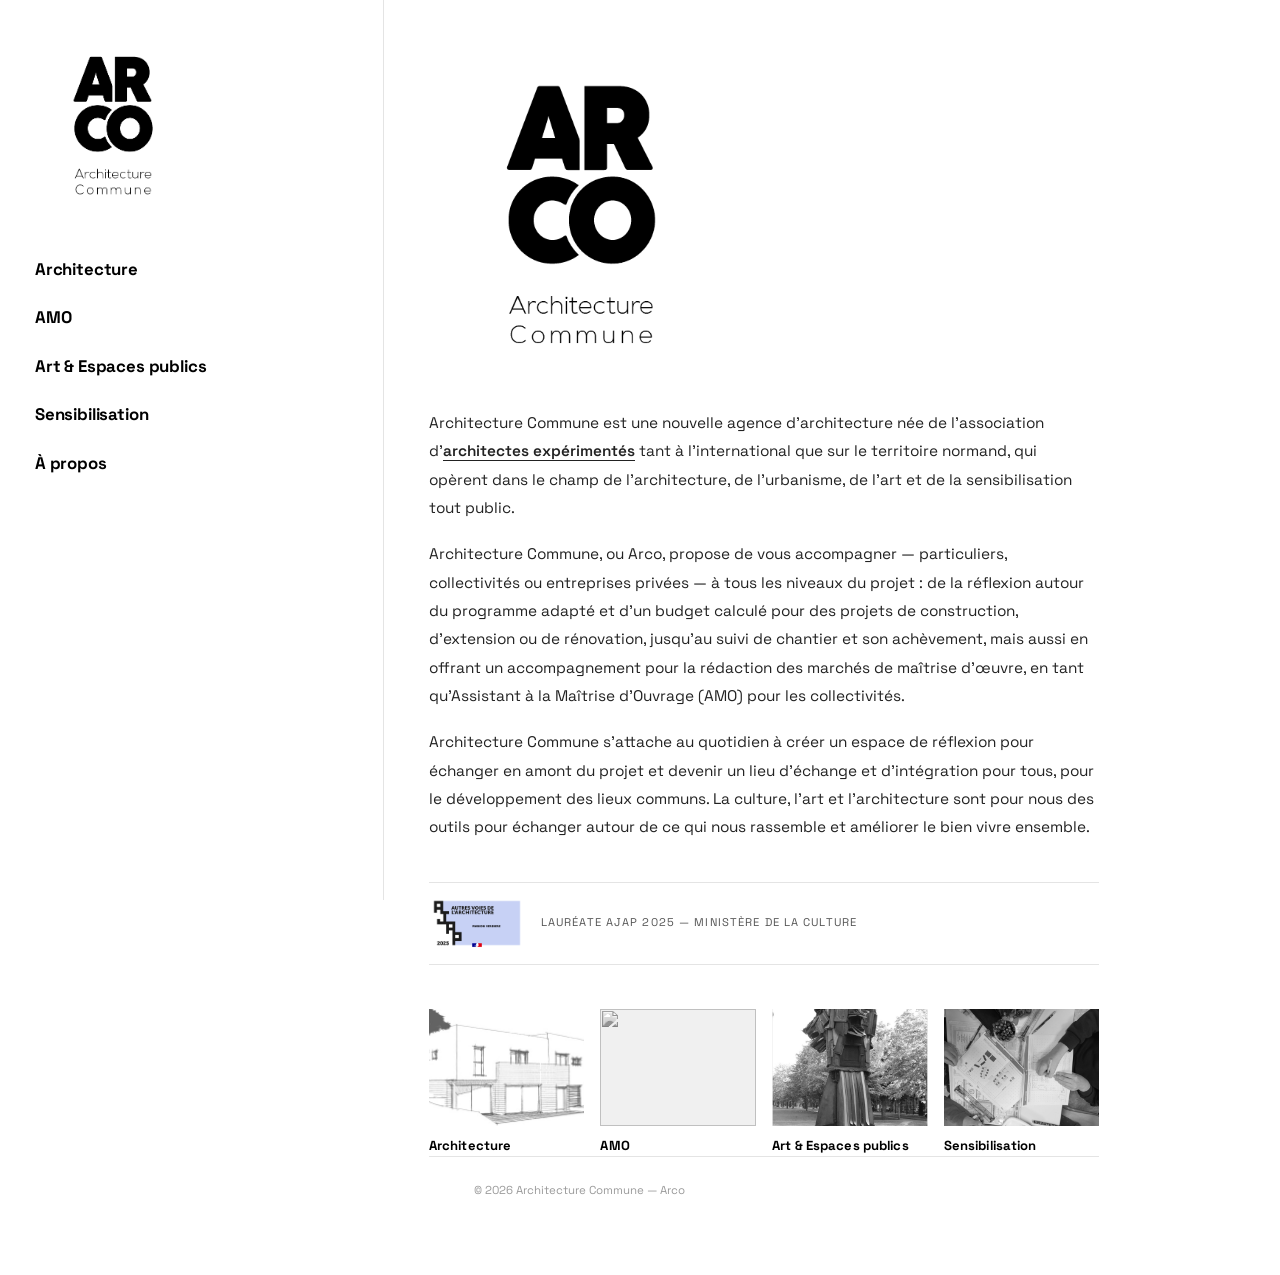
==== commit da321974: "add SEO metadata and favicon" ====
--- a/index.html
+++ b/index.html
@@ -3,9 +3,63 @@
 <head>
   <meta charset="UTF-8">
   <meta name="viewport" content="width=device-width, initial-scale=1.0">
-  <title>Architecture Commune – Arco</title>
+  <title>Architecture Commune – Arco | Agence d'architecture en Normandie</title>
   <meta name="description" content="Architecture Commune (Arco), agence d'architecture née en Normandie : architecture, AMO, art & espaces publics et sensibilisation. Lauréate AJAP 2025.">
+
+  <!-- Favicon -->
+  <link rel="icon" type="image/png" href="media/logos/favicon.png">
+  <link rel="apple-touch-icon" href="media/logos/favicon.png">
+
+  <!-- SEO -->
+  <meta name="author" content="Architecture Commune">
+  <meta name="robots" content="index, follow">
+  <meta name="keywords" content="architecture, AMO, assistance à maîtrise d'ouvrage, urbanisme, art, espaces publics, sensibilisation, Normandie, Calvados, Feuguerolles-Bully, AJAP 2025, Architecture Commune, Arco">
+  <meta name="theme-color" content="#ffffff">
+  <link rel="canonical" href="https://www.architecture-commune.fr/">
+
+  <!-- Open Graph -->
+  <meta property="og:type" content="website">
+  <meta property="og:site_name" content="Architecture Commune">
+  <meta property="og:locale" content="fr_FR">
+  <meta property="og:title" content="Architecture Commune – Arco | Agence d'architecture en Normandie">
+  <meta property="og:description" content="Agence d'architecture née en Normandie : architecture, AMO, art & espaces publics et sensibilisation. Lauréate AJAP 2025.">
+  <meta property="og:url" content="https://www.architecture-commune.fr/">
+  <meta property="og:image" content="https://www.architecture-commune.fr/media/logos/logo-arco.png">
+
+  <!-- Twitter -->
+  <meta name="twitter:card" content="summary">
+  <meta name="twitter:title" content="Architecture Commune – Arco">
+  <meta name="twitter:description" content="Agence d'architecture née en Normandie : architecture, AMO, art & espaces publics et sensibilisation. Lauréate AJAP 2025.">
+  <meta name="twitter:image" content="https://www.architecture-commune.fr/media/logos/logo-arco.png">
+
   <link rel="stylesheet" href="css/style.css">
+
+  <!-- Données structurées (SEO) -->
+  <script type="application/ld+json">
+  {
+    "@context": "https://schema.org",
+    "@type": "ProfessionalService",
+    "name": "Architecture Commune",
+    "alternateName": "Arco",
+    "description": "Agence d'architecture née en Normandie : architecture, AMO, art & espaces publics et sensibilisation. Lauréate AJAP 2025.",
+    "url": "https://www.architecture-commune.fr/",
+    "logo": "https://www.architecture-commune.fr/media/logos/logo-arco.png",
+    "image": "https://www.architecture-commune.fr/media/logos/logo-arco.png",
+    "email": "arco@architecture-commune.fr",
+    "telephone": "+33971721476",
+    "address": {
+      "@type": "PostalAddress",
+      "streetAddress": "9 rue Henry Rosel",
+      "postalCode": "14320",
+      "addressLocality": "Feuguerolles-Bully",
+      "addressRegion": "Normandie",
+      "addressCountry": "FR"
+    },
+    "areaServed": "Normandie",
+    "award": "AJAP 2025 – Ministère de la Culture",
+    "knowsAbout": ["Architecture", "Assistance à maîtrise d'ouvrage", "Art & Espaces publics", "Sensibilisation à l'architecture", "Urbanisme"]
+  }
+  </script>
 </head>
 <body data-page="home">
 
--- a/css/style.css
+++ b/css/style.css
@@ -81,6 +81,7 @@
 .side-link:hover { opacity: 0.55; }
 
 /* Couleurs de catégorie au survol / actif */
+.side-item.is-active > .side-link { opacity: 1; border-color: var(--black); }
 .side-link--archi:hover, .side-item.is-active .side-link--archi { color: var(--archi); opacity: 1; border-color: var(--archi); }
 .side-link--amo:hover,   .side-item.is-active .side-link--amo   { color: var(--amo);   opacity: 1; border-color: var(--amo); }
 .side-link--art:hover,   .side-item.is-active .side-link--art   { color: var(--art);   opacity: 1; border-color: var(--art); }
@@ -95,28 +96,6 @@
   margin-left: -0.85rem;
   border-left: 3px solid var(--gray-200);
 }
-
-/* Sous-menu À propos */
-.side-item--about { margin-top: 0.5rem; }
-.side-subnav {
-  display: flex;
-  flex-direction: column;
-  gap: 0.1rem;
-  max-height: 0;
-  overflow: hidden;
-  padding-left: 0.85rem;
-  transition: max-height 0.3s ease;
-}
-.side-item--about:hover .side-subnav,
-.side-item--about.is-active .side-subnav { max-height: 140px; }
-.side-subnav a {
-  font-size: 0.82rem;
-  font-weight: 500;
-  color: var(--gray-600);
-  padding: 0.25rem 0;
-  transition: color 0.2s;
-}
-.side-subnav a:hover { color: var(--black); }
 
 /* ---------- CONTENU ---------- */
 .content {
@@ -471,7 +450,6 @@
     box-shadow: 0 0 40px rgba(0,0,0,0.12);
   }
   .sidebar.is-open { transform: translateX(0); }
-  .side-subnav { max-height: 140px; } /* toujours visible en mobile */
 
   .sidebar-backdrop {
     display: block; position: fixed; inset: 0; z-index: 80;
